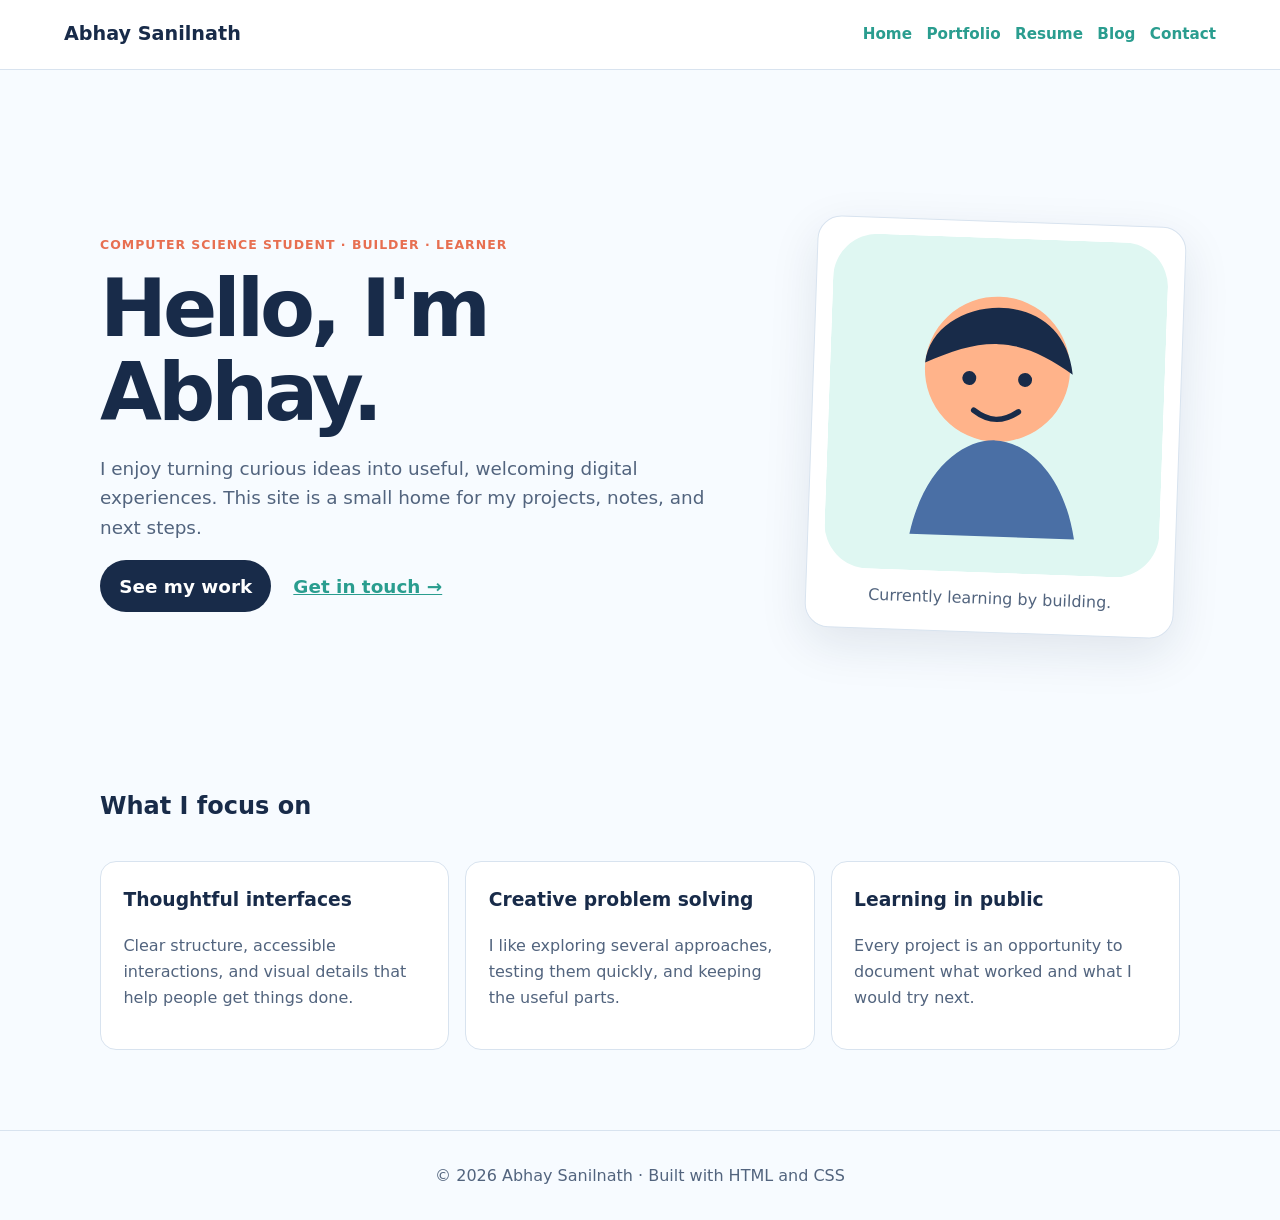
==== index.html @ 9a355a2a "feat: complete personal website labs" ====
<!doctype html>
<html lang="en">
<head>
  <meta charset="utf-8">
  <meta name="viewport" content="width=device-width, initial-scale=1">
  <title>Abhay Sanilnath | Home</title>
  <link rel="stylesheet" href="styles.css">
</head>
<body>
  <nav class="navbar">
    <h1 class="logo"><a href="index.html">Abhay Sanilnath</a></h1>
    <div class="nav-links">
      <a href="index.html">Home</a>
      <a href="portfolio.html">Portfolio</a>
      <a href="resume.html">Resume</a>
      <a href="blog.html">Blog</a>
      <a href="contact.html">Contact</a>
    </div>
  </nav>
  <main>
    <section class="hero" id="about">
      <div>
        <p class="eyebrow">Computer science student · Builder · Learner</p>
        <h1 class="page-title">Hello, I'm Abhay.</h1>
        <p>I enjoy turning curious ideas into useful, welcoming digital experiences. This site is a small home for my projects, notes, and next steps.</p>
        <p><a class="button" href="portfolio.html">See my work</a> <a class="text-link" href="contact.html">Get in touch →</a></p>
      </div>
      <div class="profile-card">
        <img src="profile.svg" alt="Abstract portrait illustration">
        <span>Currently learning by building.</span>
      </div>
    </section>
    <section class="section-grid" aria-labelledby="focus-heading">
      <h2 id="focus-heading">What I focus on</h2>
      <article><h3>Thoughtful interfaces</h3><p>Clear structure, accessible interactions, and visual details that help people get things done.</p></article>
      <article><h3>Creative problem solving</h3><p>I like exploring several approaches, testing them quickly, and keeping the useful parts.</p></article>
      <article><h3>Learning in public</h3><p>Every project is an opportunity to document what worked and what I would try next.</p></article>
    </section>
  </main>
  <footer class="footer"><p>© 2026 Abhay Sanilnath · Built with HTML and CSS</p></footer>
</body>
</html>
---- styles.css ----
:root{--ink:#182b49;--muted:#52647e;--paper:#f7fbff;--card:#fff;--accent:#e76f51;--teal:#2a9d8f;--line:#d8e3ef}*{box-sizing:border-box}html{scroll-behavior:smooth}body{margin:0;background:var(--paper);color:var(--ink);font:16px/1.6 system-ui,-apple-system,BlinkMacSystemFont,"Segoe UI",sans-serif}a{color:var(--teal);font-weight:650}a:hover,a:focus{color:var(--accent)}a:focus-visible,input:focus,textarea:focus{outline:3px solid #f4a261;outline-offset:3px}.navbar{display:flex;align-items:center;justify-content:space-between;gap:1rem;padding:1.2rem max(5vw,1.25rem);background:var(--card);border-bottom:1px solid var(--line);position:sticky;top:0;z-index:2}.logo{font-size:1.2rem;margin:0}.logo a{text-decoration:none;color:var(--ink)}.nav-links{display:flex;flex-wrap:wrap;justify-content:flex-end;gap:.9rem}.nav-links a{font-size:.95rem;text-decoration:none}.nav-links a[aria-current=page]{color:var(--accent)}main{width:min(1080px,90%);margin:0 auto;padding:4rem 0 5rem}.page-title{font-size:clamp(2.5rem,7vw,5rem);line-height:1.05;margin:0 0 1rem;letter-spacing:-.05em}.lede{font-size:1.25rem;color:var(--muted);max-width:50rem}.hero{display:grid;grid-template-columns:1.4fr .8fr;align-items:center;gap:4rem;min-height:65vh}.eyebrow,.tag{color:var(--accent);font-weight:750;letter-spacing:.08em;text-transform:uppercase;font-size:.78rem}.hero p:not(.eyebrow){max-width:40rem;font-size:1.15rem;color:var(--muted)}.profile-card{background:#fff;border:1px solid var(--line);border-radius:1.5rem;padding:1rem;box-shadow:0 1rem 3rem rgba(24,43,73,.1);transform:rotate(2deg)}.profile-card img{display:block;width:100%;border-radius:1rem}.profile-card span{display:block;padding:.8rem .5rem .25rem;color:var(--muted);text-align:center}.button{display:inline-block;background:var(--ink);color:#fff!important;border:0;border-radius:999px;padding:.7rem 1.2rem;text-decoration:none;font:inherit;font-weight:750;cursor:pointer}.button:hover,.button:focus{background:var(--accent)}.text-link{margin-left:1rem}.section-grid{display:grid;grid-template-columns:repeat(3,1fr);gap:1rem;padding-top:3rem}.section-grid h2{grid-column:1/-1}.section-grid article,.project-card,.post,.resume{background:var(--card);border:1px solid var(--line);border-radius:1rem;padding:1.4rem}.section-grid article h3,.project-card h2,.post h2{margin-top:0}.section-grid article p,.project-card p,.post p{color:var(--muted)}.project-grid{display:grid;grid-template-columns:repeat(3,1fr);gap:1rem;margin-top:2rem}.project-card ul,.skill-list{padding-left:1.2rem}.project-card li,.skill-list li{margin:.35rem 0}.resume{max-width:760px;margin-top:2rem}.resume section{padding:1rem 0;border-bottom:1px solid var(--line)}.resume section:last-child{border-bottom:0}.resume h2{margin:0}.post{max-width:760px;margin:1.5rem 0}.contact-form{display:grid;gap:.55rem;max-width:650px;margin-top:2rem;background:var(--card);border:1px solid var(--line);border-radius:1rem;padding:1.5rem}.contact-form label{font-weight:700;margin-top:.6rem}.contact-form input:not(.button),.contact-form textarea{width:100%;font:inherit;border:1px solid #aabbd0;border-radius:.5rem;padding:.75rem;background:#fff;color:var(--ink)}.contact-form textarea{resize:vertical}.footer{padding:2rem max(5vw,1.25rem);border-top:1px solid var(--line);color:var(--muted);text-align:center}.footer p{margin:0}@media(max-width:760px){.navbar{align-items:flex-start;flex-direction:column}.nav-links{justify-content:flex-start}.hero{grid-template-columns:1fr;gap:2rem;padding-top:2rem}.section-grid,.project-grid{grid-template-columns:1fr}main{padding-top:2.5rem}.page-title{font-size:3.2rem}}
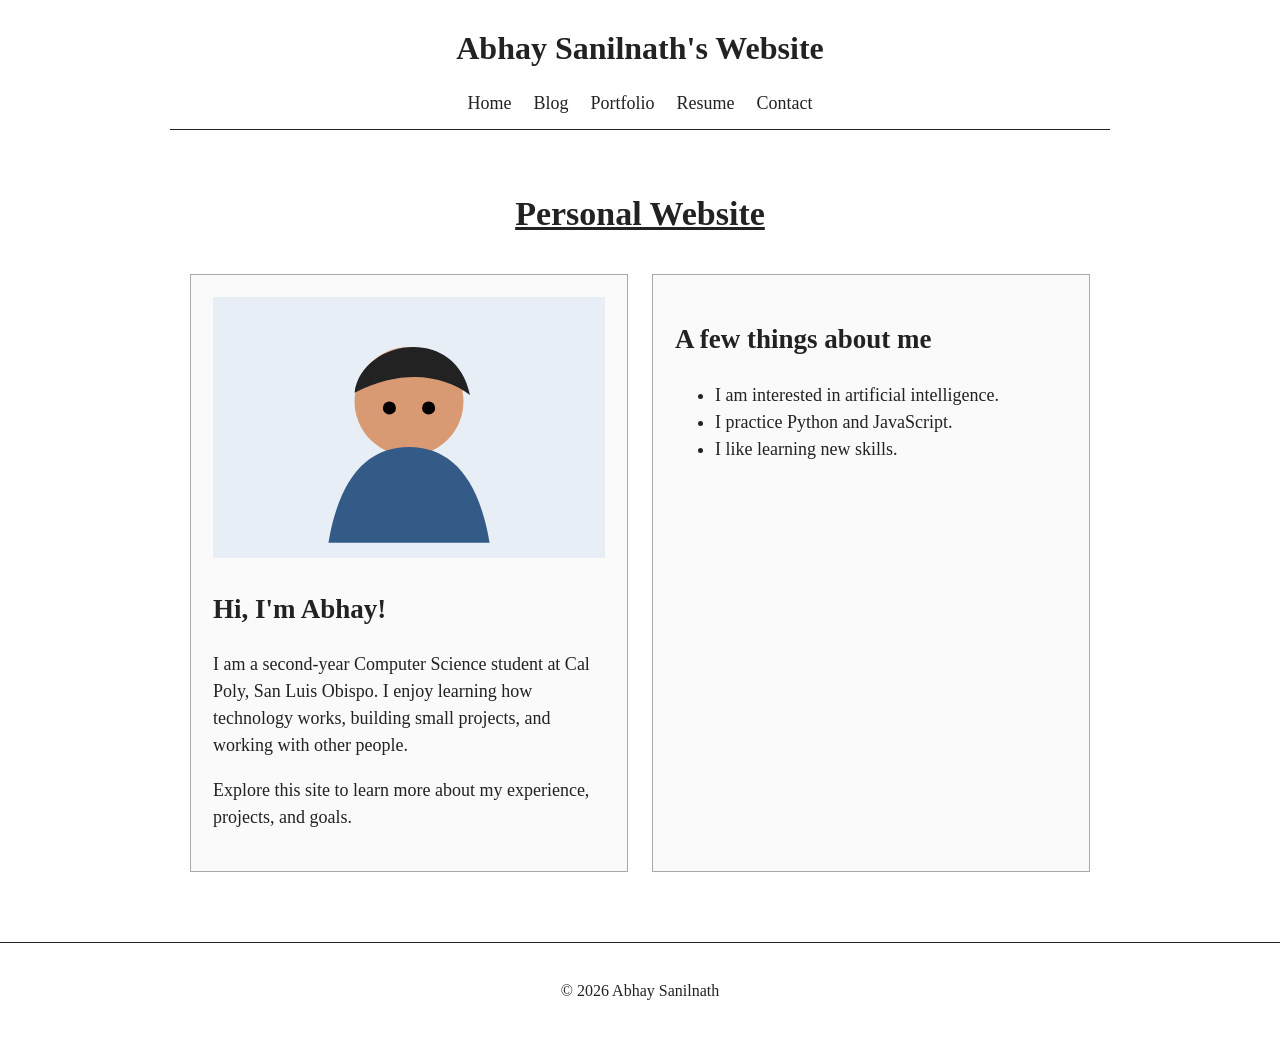
==== commit 067d22ce: "feat: update personal website pages" ====
--- a/index.html
+++ b/index.html
@@ -1,42 +1,23 @@
-<!doctype html>
+<!DOCTYPE html>
 <html lang="en">
 <head>
-  <meta charset="utf-8">
-  <meta name="viewport" content="width=device-width, initial-scale=1">
+  <meta charset="UTF-8">
+  <meta name="viewport" content="width=device-width, initial-scale=1.0">
   <title>Abhay Sanilnath | Home</title>
   <link rel="stylesheet" href="styles.css">
 </head>
 <body>
-  <nav class="navbar">
-    <h1 class="logo"><a href="index.html">Abhay Sanilnath</a></h1>
-    <div class="nav-links">
-      <a href="index.html">Home</a>
-      <a href="portfolio.html">Portfolio</a>
-      <a href="resume.html">Resume</a>
-      <a href="blog.html">Blog</a>
-      <a href="contact.html">Contact</a>
-    </div>
-  </nav>
+  <header>
+    <h1>Abhay Sanilnath's Website</h1>
+    <nav><ul class="navbar"><li><a href="index.html">Home</a></li><li><a href="blog.html">Blog</a></li><li><a href="portfolio.html">Portfolio</a></li><li><a href="resume.html">Resume</a></li><li><a href="contact.html">Contact</a></li></ul></nav>
+  </header>
   <main>
-    <section class="hero" id="about">
-      <div>
-        <p class="eyebrow">Computer science student · Builder · Learner</p>
-        <h1 class="page-title">Hello, I'm Abhay.</h1>
-        <p>I enjoy turning curious ideas into useful, welcoming digital experiences. This site is a small home for my projects, notes, and next steps.</p>
-        <p><a class="button" href="portfolio.html">See my work</a> <a class="text-link" href="contact.html">Get in touch →</a></p>
-      </div>
-      <div class="profile-card">
-        <img src="profile.svg" alt="Abstract portrait illustration">
-        <span>Currently learning by building.</span>
-      </div>
-    </section>
-    <section class="section-grid" aria-labelledby="focus-heading">
-      <h2 id="focus-heading">What I focus on</h2>
-      <article><h3>Thoughtful interfaces</h3><p>Clear structure, accessible interactions, and visual details that help people get things done.</p></article>
-      <article><h3>Creative problem solving</h3><p>I like exploring several approaches, testing them quickly, and keeping the useful parts.</p></article>
-      <article><h3>Learning in public</h3><p>Every project is an opportunity to document what worked and what I would try next.</p></article>
+    <h1 class="page-title">Personal Website</h1>
+    <section class="intro">
+      <div class="welcome-box"><img class="profile" src="profile.svg" alt="Simple abstract profile illustration"><h2>Hi, I'm Abhay!</h2><p>I am a second-year Computer Science student at Cal Poly, San Luis Obispo. I enjoy learning how technology works, building small projects, and working with other people.</p><p>Explore this site to learn more about my experience, projects, and goals.</p></div>
+      <div class="fact-box"><h2>A few things about me</h2><ul><li>I am interested in artificial intelligence.</li><li>I practice Python and JavaScript.</li><li>I like learning new skills.</li></ul></div>
     </section>
   </main>
-  <footer class="footer"><p>© 2026 Abhay Sanilnath · Built with HTML and CSS</p></footer>
+  <footer><p>© 2026 Abhay Sanilnath</p></footer>
 </body>
 </html>
--- a/styles.css
+++ b/styles.css
@@ -1 +1 @@
-:root{--ink:#182b49;--muted:#52647e;--paper:#f7fbff;--card:#fff;--accent:#e76f51;--teal:#2a9d8f;--line:#d8e3ef}*{box-sizing:border-box}html{scroll-behavior:smooth}body{margin:0;background:var(--paper);color:var(--ink);font:16px/1.6 system-ui,-apple-system,BlinkMacSystemFont,"Segoe UI",sans-serif}a{color:var(--teal);font-weight:650}a:hover,a:focus{color:var(--accent)}a:focus-visible,input:focus,textarea:focus{outline:3px solid #f4a261;outline-offset:3px}.navbar{display:flex;align-items:center;justify-content:space-between;gap:1rem;padding:1.2rem max(5vw,1.25rem);background:var(--card);border-bottom:1px solid var(--line);position:sticky;top:0;z-index:2}.logo{font-size:1.2rem;margin:0}.logo a{text-decoration:none;color:var(--ink)}.nav-links{display:flex;flex-wrap:wrap;justify-content:flex-end;gap:.9rem}.nav-links a{font-size:.95rem;text-decoration:none}.nav-links a[aria-current=page]{color:var(--accent)}main{width:min(1080px,90%);margin:0 auto;padding:4rem 0 5rem}.page-title{font-size:clamp(2.5rem,7vw,5rem);line-height:1.05;margin:0 0 1rem;letter-spacing:-.05em}.lede{font-size:1.25rem;color:var(--muted);max-width:50rem}.hero{display:grid;grid-template-columns:1.4fr .8fr;align-items:center;gap:4rem;min-height:65vh}.eyebrow,.tag{color:var(--accent);font-weight:750;letter-spacing:.08em;text-transform:uppercase;font-size:.78rem}.hero p:not(.eyebrow){max-width:40rem;font-size:1.15rem;color:var(--muted)}.profile-card{background:#fff;border:1px solid var(--line);border-radius:1.5rem;padding:1rem;box-shadow:0 1rem 3rem rgba(24,43,73,.1);transform:rotate(2deg)}.profile-card img{display:block;width:100%;border-radius:1rem}.profile-card span{display:block;padding:.8rem .5rem .25rem;color:var(--muted);text-align:center}.button{display:inline-block;background:var(--ink);color:#fff!important;border:0;border-radius:999px;padding:.7rem 1.2rem;text-decoration:none;font:inherit;font-weight:750;cursor:pointer}.button:hover,.button:focus{background:var(--accent)}.text-link{margin-left:1rem}.section-grid{display:grid;grid-template-columns:repeat(3,1fr);gap:1rem;padding-top:3rem}.section-grid h2{grid-column:1/-1}.section-grid article,.project-card,.post,.resume{background:var(--card);border:1px solid var(--line);border-radius:1rem;padding:1.4rem}.section-grid article h3,.project-card h2,.post h2{margin-top:0}.section-grid article p,.project-card p,.post p{color:var(--muted)}.project-grid{display:grid;grid-template-columns:repeat(3,1fr);gap:1rem;margin-top:2rem}.project-card ul,.skill-list{padding-left:1.2rem}.project-card li,.skill-list li{margin:.35rem 0}.resume{max-width:760px;margin-top:2rem}.resume section{padding:1rem 0;border-bottom:1px solid var(--line)}.resume section:last-child{border-bottom:0}.resume h2{margin:0}.post{max-width:760px;margin:1.5rem 0}.contact-form{display:grid;gap:.55rem;max-width:650px;margin-top:2rem;background:var(--card);border:1px solid var(--line);border-radius:1rem;padding:1.5rem}.contact-form label{font-weight:700;margin-top:.6rem}.contact-form input:not(.button),.contact-form textarea{width:100%;font:inherit;border:1px solid #aabbd0;border-radius:.5rem;padding:.75rem;background:#fff;color:var(--ink)}.contact-form textarea{resize:vertical}.footer{padding:2rem max(5vw,1.25rem);border-top:1px solid var(--line);color:var(--muted);text-align:center}.footer p{margin:0}@media(max-width:760px){.navbar{align-items:flex-start;flex-direction:column}.nav-links{justify-content:flex-start}.hero{grid-template-columns:1fr;gap:2rem;padding-top:2rem}.section-grid,.project-grid{grid-template-columns:1fr}main{padding-top:2.5rem}.page-title{font-size:3.2rem}}
+body{margin:0;background:#fff;color:#222;font-family:Georgia,'Times New Roman',serif;font-size:18px;line-height:1.5}header{max-width:900px;margin:0 auto;padding:24px 20px 12px;border-bottom:1px solid #222}header h1{text-align:center;font-size:32px;margin:0 0 18px}.navbar{display:flex;justify-content:center;gap:22px;list-style:none;padding:0;margin:0}.navbar a{color:#222;text-decoration:none}.navbar a:hover,.navbar a:focus{color:#8a3b12;text-decoration:underline}.navbar a:focus-visible,input:focus,textarea:focus{outline:2px solid #8a3b12;outline-offset:2px}main{max-width:900px;margin:0 auto;padding:35px 20px 70px}.page-title{text-align:center;text-decoration:underline;font-size:34px}.intro{display:grid;grid-template-columns:1fr 1fr;gap:24px;margin-top:35px}.welcome-box,.fact-box,.card,.resume{border:1px solid #aaa;padding:22px;background:#fafafa}.card{margin:20px 0}.card h2,.resume h2{text-decoration:underline}.resume{background:#fff}.resume h2{text-align:center;text-transform:uppercase}.resume h3{margin-bottom:0}.resume h3 span{font-weight:normal}.contact-line{text-align:center}.contact-form{display:grid;gap:8px;max-width:600px;margin:25px auto}.contact-form input:not([type=submit]),.contact-form textarea{font:inherit;padding:8px;border:1px solid #777}.contact-form input[type=submit]{width:max-content;padding:8px 18px;font:inherit;background:#222;color:#fff;border:0;cursor:pointer}.contact-form input[type=submit]:hover{background:#8a3b12}footer{text-align:center;border-top:1px solid #222;padding:20px;font-size:16px}@media(max-width:650px){.navbar{flex-wrap:wrap;gap:10px 18px}.intro{grid-template-columns:1fr}header h1{font-size:27px}main{padding-top:20px}}
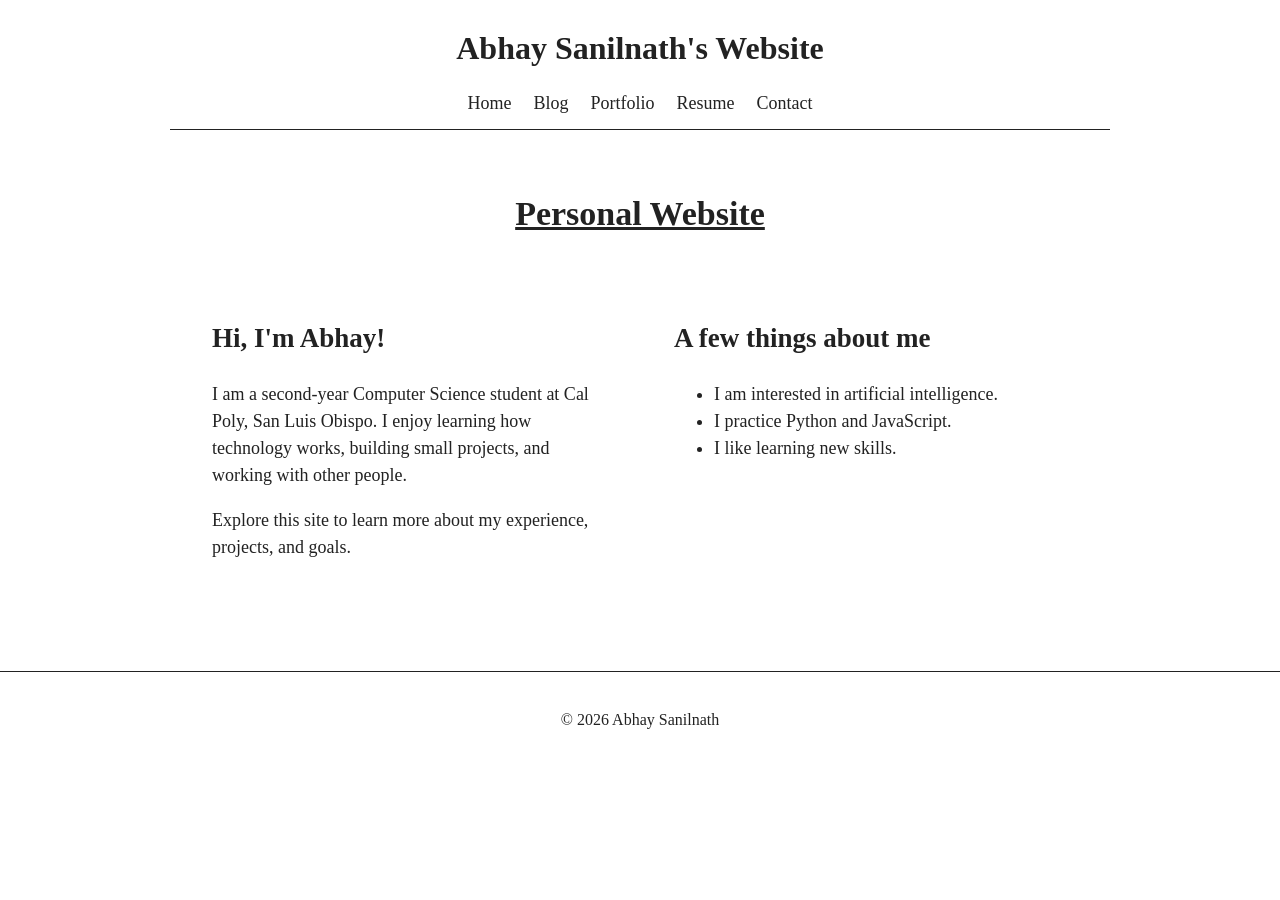
==== commit 149c31cf: "Clean up website layout" ====
--- a/index.html
+++ b/index.html
@@ -14,7 +14,7 @@
   <main>
     <h1 class="page-title">Personal Website</h1>
     <section class="intro">
-      <div class="welcome-box"><img class="profile" src="profile.svg" alt="Simple abstract profile illustration"><h2>Hi, I'm Abhay!</h2><p>I am a second-year Computer Science student at Cal Poly, San Luis Obispo. I enjoy learning how technology works, building small projects, and working with other people.</p><p>Explore this site to learn more about my experience, projects, and goals.</p></div>
+      <div class="welcome-box"><h2>Hi, I'm Abhay!</h2><p>I am a second-year Computer Science student at Cal Poly, San Luis Obispo. I enjoy learning how technology works, building small projects, and working with other people.</p><p>Explore this site to learn more about my experience, projects, and goals.</p></div>
       <div class="fact-box"><h2>A few things about me</h2><ul><li>I am interested in artificial intelligence.</li><li>I practice Python and JavaScript.</li><li>I like learning new skills.</li></ul></div>
     </section>
   </main>
--- a/styles.css
+++ b/styles.css
@@ -1 +1 @@
-body{margin:0;background:#fff;color:#222;font-family:Georgia,'Times New Roman',serif;font-size:18px;line-height:1.5}header{max-width:900px;margin:0 auto;padding:24px 20px 12px;border-bottom:1px solid #222}header h1{text-align:center;font-size:32px;margin:0 0 18px}.navbar{display:flex;justify-content:center;gap:22px;list-style:none;padding:0;margin:0}.navbar a{color:#222;text-decoration:none}.navbar a:hover,.navbar a:focus{color:#8a3b12;text-decoration:underline}.navbar a:focus-visible,input:focus,textarea:focus{outline:2px solid #8a3b12;outline-offset:2px}main{max-width:900px;margin:0 auto;padding:35px 20px 70px}.page-title{text-align:center;text-decoration:underline;font-size:34px}.intro{display:grid;grid-template-columns:1fr 1fr;gap:24px;margin-top:35px}.welcome-box,.fact-box,.card,.resume{border:1px solid #aaa;padding:22px;background:#fafafa}.card{margin:20px 0}.card h2,.resume h2{text-decoration:underline}.resume{background:#fff}.resume h2{text-align:center;text-transform:uppercase}.resume h3{margin-bottom:0}.resume h3 span{font-weight:normal}.contact-line{text-align:center}.contact-form{display:grid;gap:8px;max-width:600px;margin:25px auto}.contact-form input:not([type=submit]),.contact-form textarea{font:inherit;padding:8px;border:1px solid #777}.contact-form input[type=submit]{width:max-content;padding:8px 18px;font:inherit;background:#222;color:#fff;border:0;cursor:pointer}.contact-form input[type=submit]:hover{background:#8a3b12}footer{text-align:center;border-top:1px solid #222;padding:20px;font-size:16px}@media(max-width:650px){.navbar{flex-wrap:wrap;gap:10px 18px}.intro{grid-template-columns:1fr}header h1{font-size:27px}main{padding-top:20px}}
+body{margin:0;background:#fff;color:#222;font-family:Georgia,'Times New Roman',serif;font-size:18px;line-height:1.5}header{max-width:900px;margin:0 auto;padding:24px 20px 12px;border-bottom:1px solid #222}header h1{text-align:center;font-size:32px;margin:0 0 18px}.navbar{display:flex;justify-content:center;gap:22px;list-style:none;padding:0;margin:0}.navbar a{color:#222;text-decoration:none}.navbar a:hover,.navbar a:focus{color:#8a3b12;text-decoration:underline}.navbar a:focus-visible,input:focus,textarea:focus{outline:2px solid #8a3b12;outline-offset:2px}main{max-width:900px;margin:0 auto;padding:35px 20px 70px}.page-title{text-align:center;text-decoration:underline;font-size:34px}.intro{display:grid;grid-template-columns:1fr 1fr;gap:24px;margin-top:35px}.welcome-box,.fact-box,.card,.resume{padding:22px;background:transparent}.card{margin:20px 0}.card h2,.resume h2{text-decoration:underline}.resume h2{text-align:center;text-transform:uppercase}.resume h3{margin-bottom:0}.resume h3 span{font-weight:normal}.contact-line{text-align:center}.contact-form{display:grid;gap:8px;max-width:600px;margin:25px auto}.contact-form input:not([type=submit]),.contact-form textarea{font:inherit;padding:8px;border:1px solid #777}.contact-form input[type=submit]{width:max-content;padding:8px 18px;font:inherit;background:#222;color:#fff;border:0;cursor:pointer}.contact-form input[type=submit]:hover{background:#8a3b12}footer{text-align:center;border-top:1px solid #222;padding:20px;font-size:16px}@media(max-width:650px){.navbar{flex-wrap:wrap;gap:10px 18px}.intro{grid-template-columns:1fr}header h1{font-size:27px}main{padding-top:20px}}
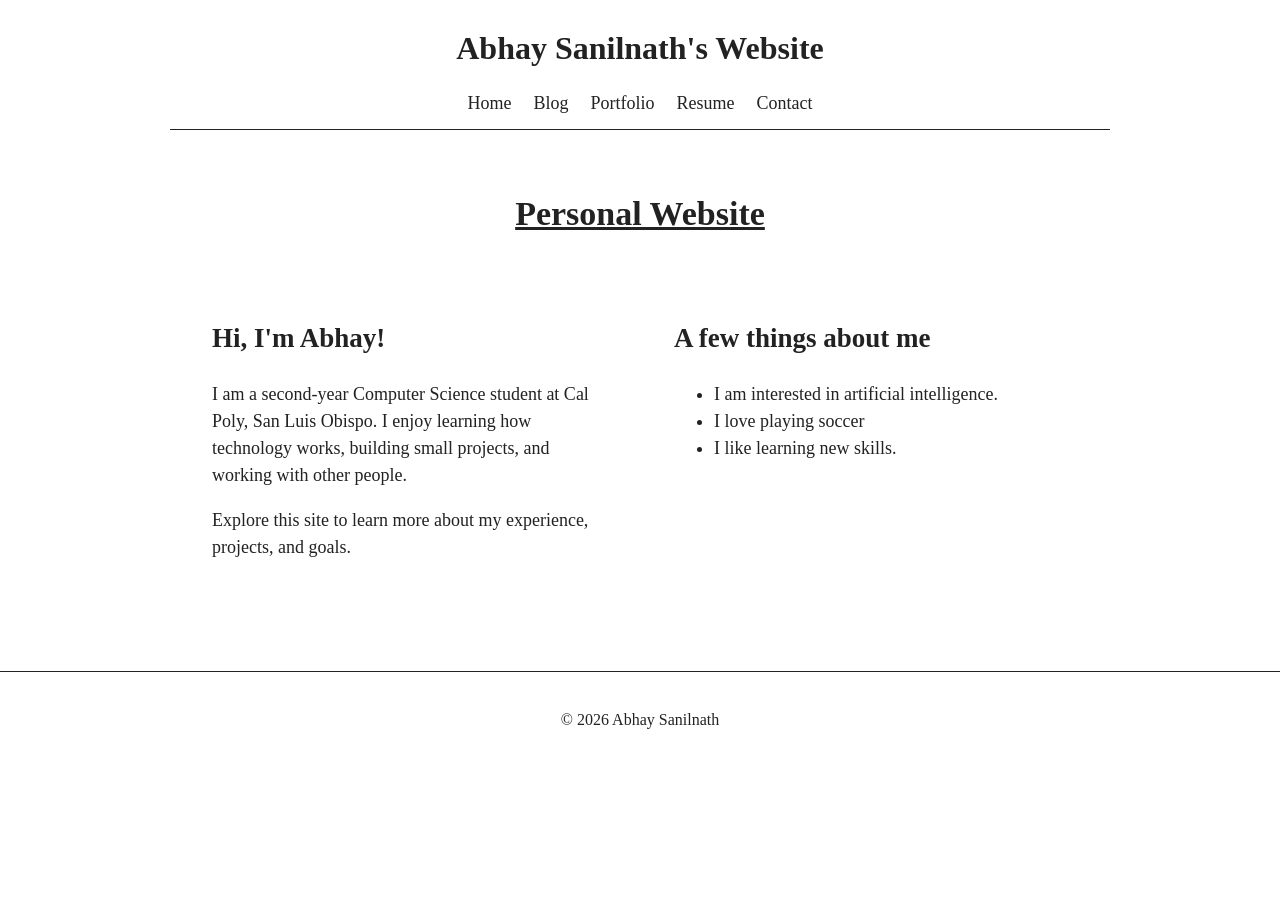
==== commit 67b2a4bb: "content: add soccer interest" ====
--- a/index.html
+++ b/index.html
@@ -15,7 +15,7 @@
     <h1 class="page-title">Personal Website</h1>
     <section class="intro">
       <div class="welcome-box"><h2>Hi, I'm Abhay!</h2><p>I am a second-year Computer Science student at Cal Poly, San Luis Obispo. I enjoy learning how technology works, building small projects, and working with other people.</p><p>Explore this site to learn more about my experience, projects, and goals.</p></div>
-      <div class="fact-box"><h2>A few things about me</h2><ul><li>I am interested in artificial intelligence.</li><li>I practice Python and JavaScript.</li><li>I like learning new skills.</li></ul></div>
+      <div class="fact-box"><h2>A few things about me</h2><ul><li>I am interested in artificial intelligence.</li><li>I love playing soccer</li><li>I like learning new skills.</li></ul></div>
     </section>
   </main>
   <footer><p>© 2026 Abhay Sanilnath</p></footer>
